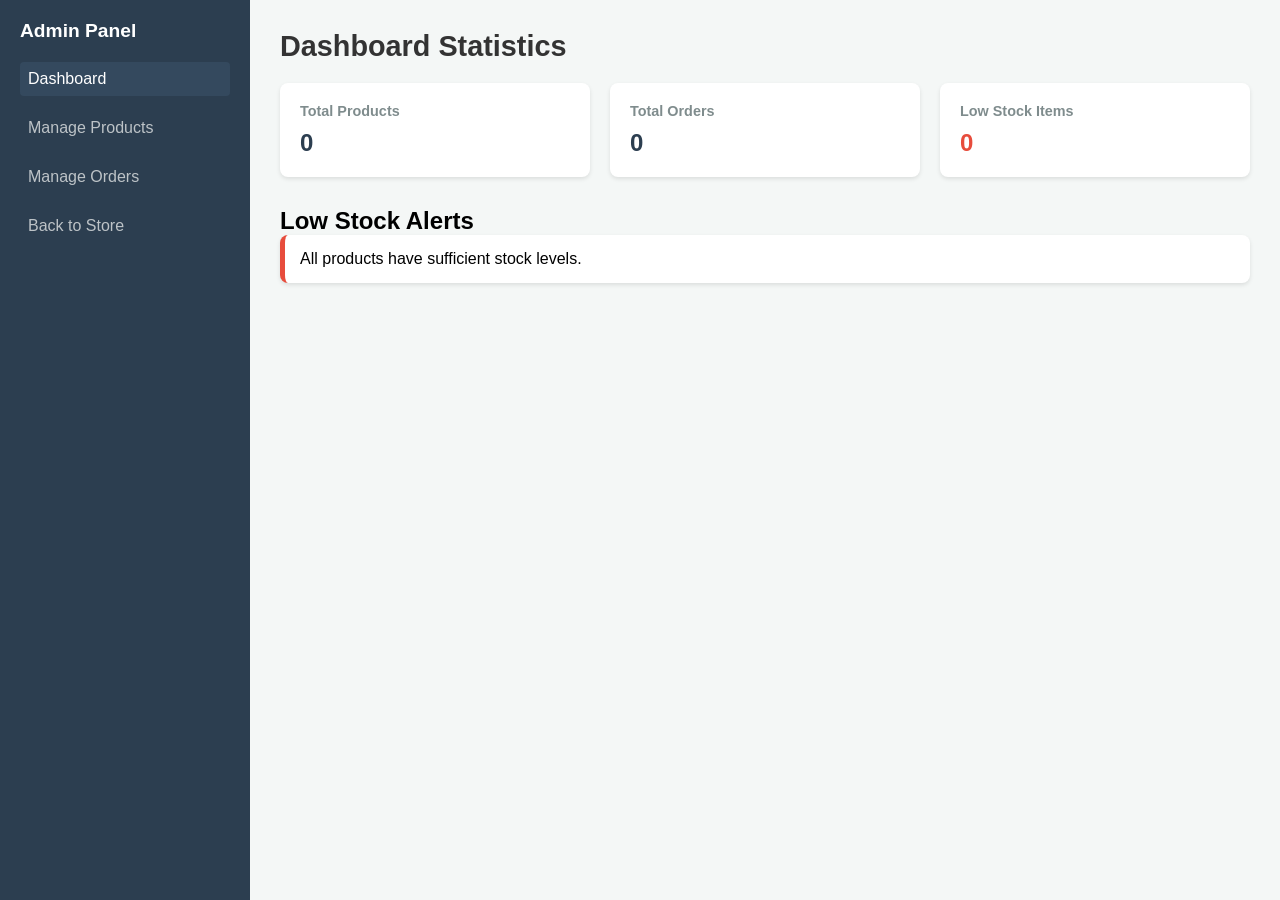
==== admin.html @ a9f64c72 "Add admin dashboard files Add Admin Dashboard and Inventory files" ====
<!DOCTYPE html>
<html lang="en">
<head>
    <meta charset="UTF-8">
    <meta name="viewport" content="width=device-width, initial-scale=1.0">
    <title>Admin Dashboard - Zenvy</title>
    <link rel="stylesheet" href="css/admin.css">
</head>
<body>
    <div class="admin-container">
        <!-- Sidebar -->
        <aside class="sidebar">
            <h2>Admin Panel</h2>
            <ul>
                <li><a href="admin.html" class="active">Dashboard</a></li>
                <li><a href="manage-products.html">Manage Products</a></li>
                <li><a href="manage-orders.html">Manage Orders</a></li>
                <li><a href="../index.html">Back to Store</a></li>
            </ul>
        </aside>

        <!-- Main Content -->
        <main class="main-content">
            <header>
                <h1>Dashboard Statistics</h1>
            </header>

            <section class="stats-grid">
                <div class="stat-card">
                    <h3>Total Products</h3>
                    <p id="total-products">0</p>
                </div>
                <div class="stat-card">
                    <h3>Total Orders</h3>
                    <p id="total-orders">0</p>
                </div>
                <div class="stat-card alert">
                    <h3>Low Stock Items</h3>
                    <p id="low-stock-count">0</p>
                </div>
            </section>

            <section class="recent-section">
                <h2>Low Stock Alerts</h2>
                <div id="low-stock-alert-list" class="alert-box">
                    <!-- Dynamic low stock warnings -->
                </div>
            </section>
        </main>
    </div>

    <script src="js/admin.js"></script>
</body>
</html>
---- css/admin.css ----
* {
    margin: 0;
    padding: 0;
    box-sizing: border-box;
    font-family: Arial, sans-serif;
}

.admin-container {
    display: flex;
    min-height: 100vh;
    background-color: #f4f7f6;
}

.sidebar {
    width: 250px;
    background-color: #2c3e50;
    color: white;
    padding: 20px;
}

.sidebar h2 {
    margin-bottom: 20px;
    font-size: 1.2rem;
}

.sidebar ul {
    list-style: none;
}

.sidebar ul li {
    margin-bottom: 15px;
}

.sidebar ul li a {
    color: #bdc3c7;
    text-decoration: none;
    display: block;
    padding: 8px;
    border-radius: 4px;
    transition: 0.3s;
}

.sidebar ul li a:hover, .sidebar ul li a.active {
    background-color: #34495e;
    color: white;
}

.main-content {
    flex: 1;
    padding: 30px;
    overflow-y: auto;
}

header h1 {
    font-size: 1.8rem;
    color: #333;
    margin-bottom: 20px;
}

.stats-grid {
    display: grid;
    grid-template-columns: repeat(auto-fit, minmax(220px, 1fr));
    gap: 20px;
    margin-bottom: 30px;
}

.stat-card {
    background: white;
    padding: 20px;
    border-radius: 8px;
    box-shadow: 0 2px 4px rgba(0,0,0,0.1);
}

.stat-card h3 {
    font-size: 0.9rem;
    color: #7f8c8d;
    margin-bottom: 10px;
}

.stat-card p {
    font-size: 1.5rem;
    font-weight: bold;
    color: #2c3e50;
}

.stat-card.alert p {
    color: #e74c3c;
}

.alert-box {
    background: white;
    padding: 15px;
    border-radius: 8px;
    border-left: 5px solid #e74c3c;
    box-shadow: 0 2px 4px rgba(0,0,0,0.1);
}

.form-section {
    background: white;
    padding: 20px;
    border-radius: 8px;
    margin-bottom: 30px;
    box-shadow: 0 2px 4px rgba(0,0,0,0.1);
}

.form-section h3 {
    margin-bottom: 15px;
    color: #333;
}

.form-group {
    margin-bottom: 15px;
}

.form-group label {
    display: block;
    margin-bottom: 5px;
    font-weight: bold;
    color: #555;
}

.form-group input, .form-group select {
    width: 100%;
    padding: 8px;
    border: 1px solid #ccc;
    border-radius: 4px;
}

.btn-primary {
    background-color: #27ae60;
    color: white;
    padding: 10px 15px;
    border: none;
    border-radius: 4px;
    cursor: pointer;
}

.btn-secondary {
    background-color: #95a5a6;
    color: white;
    padding: 10px 15px;
    border: none;
    border-radius: 4px;
    cursor: pointer;
    margin-left: 10px;
}

.table-section {
    background: white;
    padding: 20px;
    border-radius: 8px;
    box-shadow: 0 2px 4px rgba(0,0,0,0.1);
}

.table-section h2 {
    margin-bottom: 15px;
    color: #333;
}

table {
    width: 100%;
    border-collapse: collapse;
}

table th, table td {
    padding: 10px;
    text-align: left;
    border-bottom: 1px solid #ddd;
}

table img {
    width: 40px;
    height: 40px;
    object-fit: cover;
    border-radius: 4px;
}

button.edit-btn { background-color: #f39c12; color: white; border: none; padding: 5px 10px; border-radius: 3px; cursor: pointer; }
button.delete-btn { background-color: #c0392b; color: white; border: none; padding: 5px 10px; border-radius: 3px; cursor: pointer; }

@media (max-width: 768px) {
    .admin-container {
        flex-direction: column;
    }
    .sidebar {
        width: 100%;
    }
}
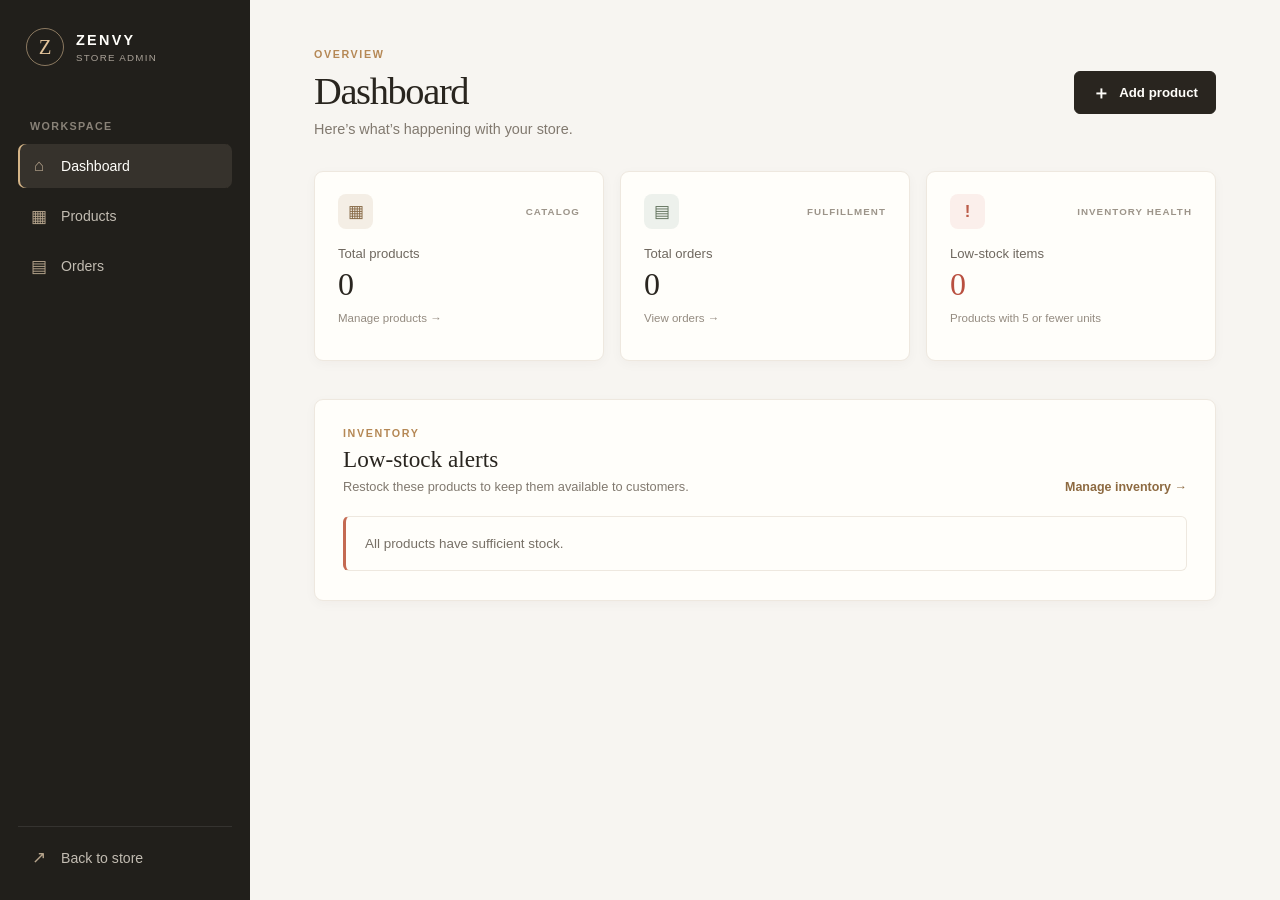
==== commit 377013a5: "updates" ====
--- a/admin.html
+++ b/admin.html
@@ -3,47 +3,85 @@
 <head>
     <meta charset="UTF-8">
     <meta name="viewport" content="width=device-width, initial-scale=1.0">
-    <title>Admin Dashboard - Zenvy</title>
+    <meta name="description" content="Zenvy store administration dashboard with sales, order, and inventory statistics.">
+    <title>Dashboard | Zenvy Admin</title>
     <link rel="stylesheet" href="css/admin.css">
 </head>
-<body>
+<body class="dashboard-page">
+    <a class="skip-link" href="#main-content">Skip to dashboard</a>
     <div class="admin-container">
-        <!-- Sidebar -->
-        <aside class="sidebar">
-            <h2>Admin Panel</h2>
-            <ul>
-                <li><a href="admin.html" class="active">Dashboard</a></li>
-                <li><a href="manage-products.html">Manage Products</a></li>
-                <li><a href="manage-orders.html">Manage Orders</a></li>
-                <li><a href="../index.html">Back to Store</a></li>
-            </ul>
+        <aside class="sidebar" aria-label="Admin navigation">
+            <a class="admin-brand" href="admin.html" aria-label="Zenvy Admin dashboard">
+                <span class="brand-mark" aria-hidden="true">Z</span>
+                <span><strong>ZENVY</strong><small>STORE ADMIN</small></span>
+            </a>
+
+            <p class="sidebar-label">Workspace</p>
+            <nav>
+                <ul>
+                    <li><a href="admin.html" class="active" aria-current="page"><span aria-hidden="true">⌂</span>Dashboard</a></li>
+                    <li><a href="manage-products.html"><span aria-hidden="true">▦</span>Products</a></li>
+                    <li><a href="manage-orders.html"><span aria-hidden="true">▤</span>Orders</a></li>
+                </ul>
+            </nav>
+
+            <a class="store-link" href="index.html"><span aria-hidden="true">↗</span>Back to store</a>
         </aside>
 
-        <!-- Main Content -->
-        <main class="main-content">
-            <header>
-                <h1>Dashboard Statistics</h1>
+        <main class="main-content" id="main-content">
+            <header class="dashboard-header">
+                <div>
+                    <p class="eyebrow">OVERVIEW</p>
+                    <h1>Dashboard</h1>
+                    <p class="page-intro">Here’s what’s happening with your store.</p>
+                </div>
+                <a class="header-action" href="manage-products.html"><span aria-hidden="true">＋</span> Add product</a>
             </header>
 
-            <section class="stats-grid">
-                <div class="stat-card">
-                    <h3>Total Products</h3>
-                    <p id="total-products">0</p>
-                </div>
-                <div class="stat-card">
-                    <h3>Total Orders</h3>
-                    <p id="total-orders">0</p>
-                </div>
-                <div class="stat-card alert">
-                    <h3>Low Stock Items</h3>
-                    <p id="low-stock-count">0</p>
-                </div>
+            <section class="stats-grid" aria-label="Store statistics">
+                <article class="stat-card">
+                    <div class="stat-card-top">
+                        <span class="stat-icon products-icon" aria-hidden="true">▦</span>
+                        <span class="stat-label">CATALOG</span>
+                    </div>
+                    <h2>Total products</h2>
+                    <p class="stat-value" id="total-products" aria-live="polite">0</p>
+                    <a href="manage-products.html">Manage products <span aria-hidden="true">→</span></a>
+                </article>
+
+                <article class="stat-card">
+                    <div class="stat-card-top">
+                        <span class="stat-icon orders-icon" aria-hidden="true">▤</span>
+                        <span class="stat-label">FULFILLMENT</span>
+                    </div>
+                    <h2>Total orders</h2>
+                    <p class="stat-value" id="total-orders" aria-live="polite">0</p>
+                    <a href="manage-orders.html">View orders <span aria-hidden="true">→</span></a>
+                </article>
+
+                <article class="stat-card low-stock-stat">
+                    <div class="stat-card-top">
+                        <span class="stat-icon stock-icon" aria-hidden="true">!</span>
+                        <span class="stat-label">INVENTORY HEALTH</span>
+                    </div>
+                    <h2>Low-stock items</h2>
+                    <p class="stat-value" id="low-stock-count" aria-live="polite">0</p>
+                    <span class="stat-caption">Products with 5 or fewer units</span>
+                </article>
             </section>
 
-            <section class="recent-section">
-                <h2>Low Stock Alerts</h2>
-                <div id="low-stock-alert-list" class="alert-box">
-                    <!-- Dynamic low stock warnings -->
+            <section class="dashboard-lower">
+                <div class="section-heading">
+                    <div>
+                        <p class="eyebrow">INVENTORY</p>
+                        <h2>Low-stock alerts</h2>
+                        <p class="section-description">Restock these products to keep them available to customers.</p>
+                    </div>
+                    <a href="manage-products.html" class="text-link">Manage inventory <span aria-hidden="true">→</span></a>
+                </div>
+
+                <div id="low-stock-alert-list" class="alert-box" aria-live="polite" aria-atomic="true">
+                    <p class="empty-state">Checking inventory…</p>
                 </div>
             </section>
         </main>
@@ -51,4 +89,4 @@
 
     <script src="js/admin.js"></script>
 </body>
-</html>+</html>
--- a/css/admin.css
+++ b/css/admin.css
@@ -185,4 +185,470 @@
     .sidebar {
         width: 100%;
     }
+}
+
+/* Dashboard */
+.dashboard-page {
+    --dashboard-ink: #29251f;
+    --dashboard-muted: #81796f;
+    --dashboard-line: #eee8df;
+    --dashboard-paper: #fffefa;
+    --dashboard-gold: #b58855;
+    background: #f7f5f1;
+    color: var(--dashboard-ink);
+}
+
+.dashboard-page .admin-container {
+    background: #f7f5f1;
+}
+
+.dashboard-page .sidebar {
+    display: flex;
+    flex-direction: column;
+    flex: 0 0 250px;
+    min-height: 100vh;
+    padding: 28px 18px 22px;
+    background: #211f1b;
+}
+
+.admin-brand {
+    display: flex;
+    align-items: center;
+    gap: 12px;
+    margin: 0 8px 54px;
+    color: #fffefa;
+    text-decoration: none;
+}
+
+.brand-mark {
+    display: grid;
+    width: 38px;
+    height: 38px;
+    place-items: center;
+    border: 1px solid rgba(226, 195, 154, .55);
+    border-radius: 50%;
+    color: #e2c39a;
+    font-family: Georgia, serif;
+    font-size: 1.3rem;
+}
+
+.admin-brand strong,
+.admin-brand small {
+    display: block;
+}
+
+.admin-brand strong {
+    font-size: .9rem;
+    letter-spacing: .16em;
+}
+
+.admin-brand small {
+    margin-top: 4px;
+    color: #a9a197;
+    font-size: .61rem;
+    letter-spacing: .13em;
+}
+
+.dashboard-page .sidebar-label {
+    margin: 0 12px 12px;
+    color: #898278;
+    font-size: .67rem;
+    font-weight: 700;
+    letter-spacing: .13em;
+    text-transform: uppercase;
+}
+
+.dashboard-page .sidebar ul {
+    display: grid;
+    gap: 6px;
+}
+
+.dashboard-page .sidebar ul li {
+    margin: 0;
+}
+
+.dashboard-page .sidebar ul li a,
+.dashboard-page .store-link {
+    display: flex;
+    align-items: center;
+    gap: 13px;
+    min-height: 44px;
+    padding: 10px 12px;
+    border-radius: 7px;
+    color: #c2bcb2;
+    font-size: .88rem;
+    text-decoration: none;
+    transition: background-color .18s ease, color .18s ease;
+}
+
+.dashboard-page .sidebar ul li a span,
+.dashboard-page .store-link span {
+    width: 18px;
+    color: #b7a58d;
+    font-size: 1.05rem;
+    text-align: center;
+}
+
+.dashboard-page .sidebar ul li a:hover,
+.dashboard-page .sidebar ul li a.active {
+    background: #36322c;
+    color: #fffefa;
+}
+
+.dashboard-page .sidebar ul li a.active {
+    box-shadow: inset 2px 0 #d5b487;
+}
+
+.dashboard-page .store-link {
+    margin: auto 0 0;
+    border-top: 1px solid rgba(255, 255, 255, .09);
+    border-radius: 0;
+    padding-top: 20px;
+}
+
+.dashboard-page .store-link:hover {
+    color: #fffefa;
+}
+
+.dashboard-page .main-content {
+    width: min(100%, 1440px);
+    margin: 0 auto;
+    padding: 48px clamp(24px, 5vw, 72px);
+}
+
+.skip-link {
+    position: absolute;
+    z-index: 10;
+    top: 10px;
+    left: 10px;
+    padding: 10px 14px;
+    transform: translateY(-150%);
+    border-radius: 4px;
+    background: #211f1b;
+    color: white;
+}
+
+.skip-link:focus {
+    transform: translateY(0);
+}
+
+.dashboard-header {
+    display: flex;
+    align-items: center;
+    justify-content: space-between;
+    gap: 20px;
+    margin-bottom: 34px;
+}
+
+.dashboard-page .eyebrow {
+    margin-bottom: 9px;
+    color: var(--dashboard-gold);
+    font-size: .67rem;
+    font-weight: 700;
+    letter-spacing: .15em;
+}
+
+.dashboard-header h1 {
+    margin: 0;
+    color: var(--dashboard-ink);
+    font-family: Georgia, serif;
+    font-size: clamp(2rem, 3vw, 2.55rem);
+    font-weight: 500;
+    letter-spacing: -.035em;
+}
+
+.page-intro,
+.section-description {
+    margin-top: 8px;
+    color: var(--dashboard-muted);
+    font-size: .9rem;
+}
+
+.header-action {
+    display: inline-flex;
+    align-items: center;
+    gap: 9px;
+    min-height: 43px;
+    padding: 0 17px;
+    border: 1px solid #29251f;
+    border-radius: 6px;
+    background: #29251f;
+    color: #fffefa;
+    font-size: .83rem;
+    font-weight: 600;
+    text-decoration: none;
+    transition: background-color .18s ease, border-color .18s ease;
+}
+
+.header-action:hover {
+    border-color: #514638;
+    background: #514638;
+}
+
+.header-action span {
+    font-size: 1.15rem;
+}
+
+.dashboard-page .stats-grid {
+    grid-template-columns: repeat(3, minmax(0, 1fr));
+    gap: 16px;
+    margin-bottom: 38px;
+}
+
+.dashboard-page .stat-card {
+    min-height: 190px;
+    padding: 22px 23px;
+    border: 1px solid var(--dashboard-line);
+    border-radius: 9px;
+    background: var(--dashboard-paper);
+    box-shadow: 0 3px 12px rgba(49, 39, 25, .035);
+}
+
+.stat-card-top {
+    display: flex;
+    align-items: center;
+    justify-content: space-between;
+}
+
+.stat-icon {
+    display: grid;
+    width: 35px;
+    height: 35px;
+    place-items: center;
+    border-radius: 8px;
+    background: #f4eee5;
+    color: #876a47;
+    font-size: 1.05rem;
+}
+
+.orders-icon {
+    background: #edf1ec;
+    color: #62735d;
+}
+
+.stock-icon {
+    background: #fbefeb;
+    color: #bb5c49;
+    font-weight: 700;
+}
+
+.stat-label {
+    color: #9c9489;
+    font-size: .61rem;
+    font-weight: 700;
+    letter-spacing: .11em;
+}
+
+.dashboard-page .stat-card h2 {
+    margin: 17px 0 3px;
+    color: #6f685f;
+    font-size: .82rem;
+    font-weight: 500;
+}
+
+.dashboard-page .stat-card .stat-value {
+    margin: 0;
+    color: var(--dashboard-ink);
+    font-family: Georgia, serif;
+    font-size: 2rem;
+    font-weight: 500;
+    line-height: 1.25;
+}
+
+.dashboard-page .low-stock-stat .stat-value {
+    color: #b94f3f;
+}
+
+.dashboard-page .stat-card > a,
+.stat-caption {
+    display: inline-block;
+    margin-top: 8px;
+    color: #948b80;
+    font-size: .72rem;
+    text-decoration: none;
+}
+
+.dashboard-page .stat-card > a:hover,
+.dashboard-page .text-link:hover {
+    color: #765a39;
+}
+
+.dashboard-lower {
+    padding: 27px 28px 29px;
+    border: 1px solid var(--dashboard-line);
+    border-radius: 9px;
+    background: var(--dashboard-paper);
+    box-shadow: 0 3px 12px rgba(49, 39, 25, .035);
+}
+
+.section-heading {
+    display: flex;
+    align-items: flex-end;
+    justify-content: space-between;
+    gap: 20px;
+    margin-bottom: 22px;
+}
+
+.section-heading h2 {
+    margin: 0;
+    color: var(--dashboard-ink);
+    font-family: Georgia, serif;
+    font-size: 1.45rem;
+    font-weight: 500;
+}
+
+.section-heading .eyebrow {
+    margin-bottom: 7px;
+}
+
+.dashboard-page .section-description {
+    margin-top: 6px;
+    font-size: .8rem;
+}
+
+.dashboard-page .text-link {
+    flex: 0 0 auto;
+    color: #8d6a41;
+    font-size: .78rem;
+    font-weight: 600;
+    text-decoration: none;
+}
+
+.dashboard-page .alert-box {
+    padding: 0;
+    overflow: hidden;
+    border: 1px solid #eee8df;
+    border-left: 3px solid #c46a52;
+    border-radius: 6px;
+    background: #fffefa;
+    box-shadow: none;
+}
+
+.alert-list {
+    list-style: none;
+}
+
+.alert-list li {
+    display: flex;
+    align-items: center;
+    justify-content: space-between;
+    gap: 18px;
+    padding: 15px 18px;
+}
+
+.alert-list li + li {
+    border-top: 1px solid #f0ece6;
+}
+
+.alert-product {
+    color: #3c3731;
+    font-size: .85rem;
+    font-weight: 600;
+}
+
+.alert-stock {
+    flex: 0 0 auto;
+    padding: 5px 9px;
+    border-radius: 20px;
+    background: #fbefeb;
+    color: #a54838;
+    font-size: .72rem;
+    font-weight: 700;
+}
+
+.empty-state {
+    padding: 19px;
+    color: #777066;
+    font-size: .84rem;
+}
+
+@media (max-width: 900px) {
+    .dashboard-page .sidebar {
+        flex-basis: 210px;
+    }
+
+    .dashboard-page .main-content {
+        padding: 38px 28px;
+    }
+
+    .dashboard-page .stats-grid {
+        grid-template-columns: repeat(2, minmax(0, 1fr));
+    }
+}
+
+@media (max-width: 600px) {
+    .dashboard-page .admin-container {
+        flex-direction: column;
+    }
+
+    .dashboard-page .sidebar {
+        min-height: 0;
+        padding: 16px;
+    }
+
+    .admin-brand {
+        margin: 0 5px 18px;
+    }
+
+    .dashboard-page .sidebar-label,
+    .dashboard-page .store-link {
+        display: none;
+    }
+
+    .dashboard-page .sidebar ul {
+        grid-template-columns: repeat(3, minmax(0, 1fr));
+    }
+
+    .dashboard-page .sidebar ul li a {
+        justify-content: center;
+        gap: 7px;
+        padding: 9px 5px;
+        font-size: .76rem;
+    }
+
+    .dashboard-page .main-content {
+        padding: 30px 18px;
+    }
+
+    .dashboard-header {
+        align-items: flex-start;
+        margin-bottom: 25px;
+    }
+
+    .header-action {
+        min-height: 39px;
+        padding: 0 11px;
+        font-size: .75rem;
+        white-space: nowrap;
+    }
+
+    .dashboard-page .stats-grid {
+        grid-template-columns: 1fr;
+        gap: 11px;
+        margin-bottom: 25px;
+    }
+
+    .dashboard-page .stat-card {
+        min-height: 0;
+        padding: 17px 19px;
+    }
+
+    .dashboard-lower {
+        padding: 21px 17px;
+    }
+
+    .section-heading {
+        align-items: flex-start;
+        flex-direction: column;
+        gap: 10px;
+    }
+}
+
+@media (prefers-reduced-motion: reduce) {
+    .dashboard-page *,
+    .dashboard-page *::before,
+    .dashboard-page *::after {
+        scroll-behavior: auto !important;
+        transition-duration: .01ms !important;
+    }
 }
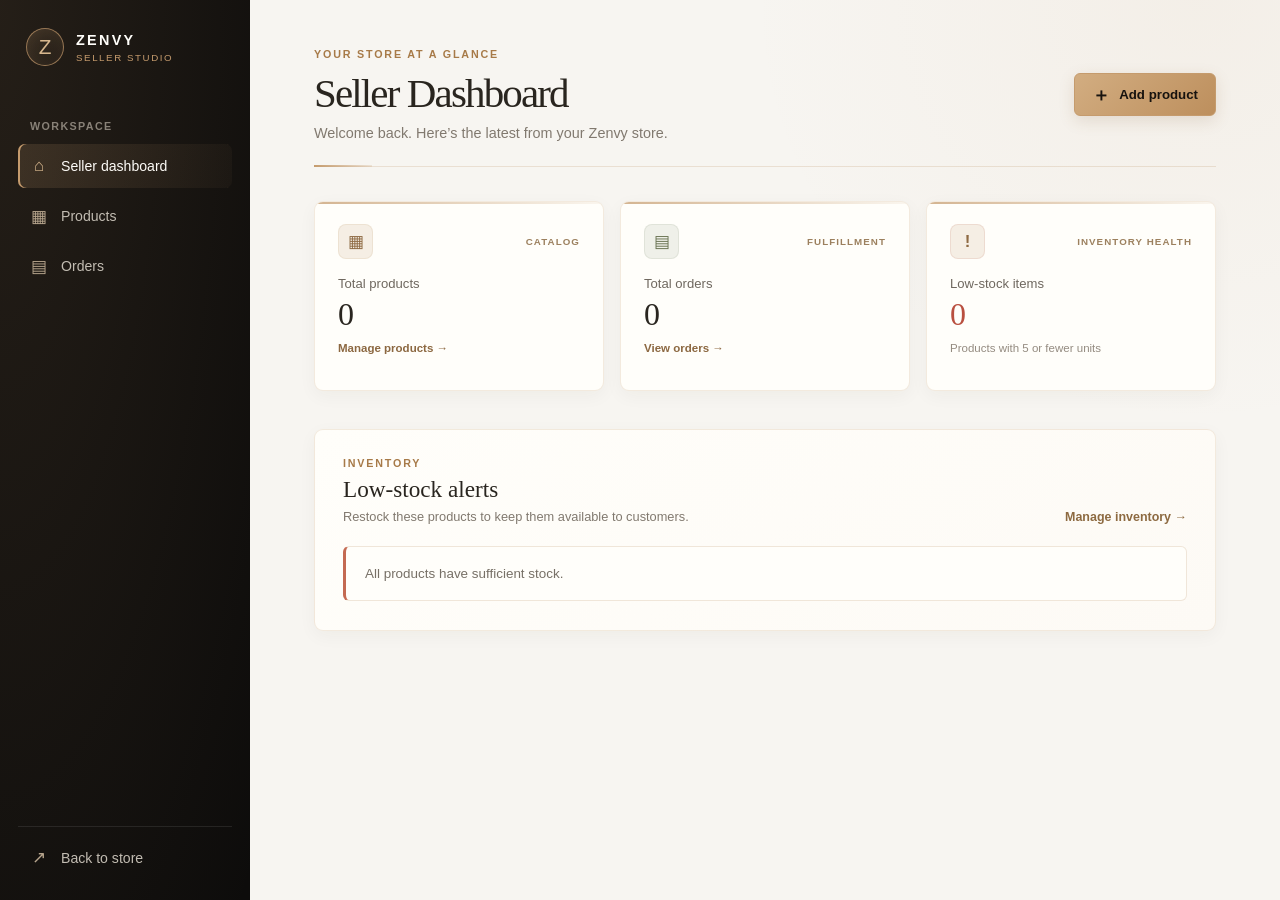
==== commit 4faa85e1: "add styles" ====
--- a/admin.html
+++ b/admin.html
@@ -3,23 +3,23 @@
 <head>
     <meta charset="UTF-8">
     <meta name="viewport" content="width=device-width, initial-scale=1.0">
-    <meta name="description" content="Zenvy store administration dashboard with sales, order, and inventory statistics.">
-    <title>Dashboard | Zenvy Admin</title>
+    <meta name="description" content="Zenvy seller dashboard with product, order, and inventory insights.">
+    <title>Seller Dashboard | Zenvy</title>
     <link rel="stylesheet" href="css/admin.css">
 </head>
 <body class="dashboard-page">
     <a class="skip-link" href="#main-content">Skip to dashboard</a>
     <div class="admin-container">
-        <aside class="sidebar" aria-label="Admin navigation">
-            <a class="admin-brand" href="admin.html" aria-label="Zenvy Admin dashboard">
+        <aside class="sidebar" aria-label="Seller navigation">
+            <a class="admin-brand" href="admin.html" aria-label="Zenvy Seller Dashboard">
                 <span class="brand-mark" aria-hidden="true">Z</span>
-                <span><strong>ZENVY</strong><small>STORE ADMIN</small></span>
+                <span><strong>ZENVY</strong><small>SELLER STUDIO</small></span>
             </a>
 
             <p class="sidebar-label">Workspace</p>
             <nav>
                 <ul>
-                    <li><a href="admin.html" class="active" aria-current="page"><span aria-hidden="true">⌂</span>Dashboard</a></li>
+                    <li><a href="admin.html" class="active" aria-current="page"><span aria-hidden="true">⌂</span>Seller dashboard</a></li>
                     <li><a href="manage-products.html"><span aria-hidden="true">▦</span>Products</a></li>
                     <li><a href="manage-orders.html"><span aria-hidden="true">▤</span>Orders</a></li>
                 </ul>
@@ -31,9 +31,9 @@
         <main class="main-content" id="main-content">
             <header class="dashboard-header">
                 <div>
-                    <p class="eyebrow">OVERVIEW</p>
-                    <h1>Dashboard</h1>
-                    <p class="page-intro">Here’s what’s happening with your store.</p>
+                    <p class="eyebrow">YOUR STORE AT A GLANCE</p>
+                    <h1>Seller Dashboard</h1>
+                    <p class="page-intro">Welcome back. Here’s the latest from your Zenvy store.</p>
                 </div>
                 <a class="header-action" href="manage-products.html"><span aria-hidden="true">＋</span> Add product</a>
             </header>
--- a/css/admin.css
+++ b/css/admin.css
@@ -651,4 +651,453 @@
         scroll-behavior: auto !important;
         transition-duration: .01ms !important;
     }
+}
+
+/* Seller dashboard theme polish */
+.dashboard-page,
+.dashboard-page * {
+    font-family: "Plus Jakarta Sans", "Segoe UI", Arial, sans-serif;
+}
+
+.dashboard-page {
+    background:
+        radial-gradient(ellipse at 86% 2%, rgba(197, 155, 109, .11), transparent 32rem),
+        #f7f5f1;
+}
+
+.dashboard-page .main-content {
+    background:
+        radial-gradient(ellipse at 92% 0, rgba(197, 155, 109, .07), transparent 28rem);
+}
+
+.dashboard-page .sidebar {
+    background:
+        radial-gradient(ellipse at 0 0, rgba(197, 155, 109, .13), transparent 22rem),
+        #0d0c0b;
+}
+
+.dashboard-page .brand-mark {
+    border-color: rgba(197, 155, 109, .7);
+    background: linear-gradient(145deg, rgba(197, 155, 109, .16), rgba(197, 155, 109, .02));
+    color: #d7b78e;
+    box-shadow: inset 0 0 14px rgba(197, 155, 109, .08);
+}
+
+.dashboard-page .admin-brand small {
+    color: #c59b6d;
+    letter-spacing: .16em;
+}
+
+.dashboard-page .sidebar ul li a.active {
+    background: linear-gradient(100deg, rgba(197, 155, 109, .17), rgba(197, 155, 109, .045));
+    box-shadow: inset 2px 0 #c59b6d;
+    color: #fdfbf7;
+}
+
+.dashboard-page .sidebar ul li a.active span {
+    color: #d7b78e;
+}
+
+.dashboard-page .dashboard-header {
+    position: relative;
+    padding-bottom: 25px;
+    border-bottom: 1px solid rgba(181, 136, 85, .2);
+}
+
+.dashboard-page .dashboard-header::after {
+    position: absolute;
+    bottom: -1px;
+    left: 0;
+    width: 58px;
+    height: 2px;
+    background: linear-gradient(90deg, #c59b6d, rgba(197, 155, 109, .2));
+    content: "";
+}
+
+.dashboard-page .dashboard-header h1,
+.dashboard-page .section-heading h2 {
+    font-family: "Playfair Display", Georgia, serif;
+}
+
+.dashboard-page .dashboard-header h1 {
+    font-size: clamp(2.15rem, 3.2vw, 2.8rem);
+    letter-spacing: -.045em;
+}
+
+.dashboard-page .eyebrow {
+    color: #a77a48;
+    letter-spacing: .17em;
+}
+
+.dashboard-page .header-action {
+    border-color: #c59b6d;
+    background: linear-gradient(135deg, #d2ad81, #bd8f5d);
+    color: #17130f;
+    box-shadow: 0 5px 16px rgba(129, 89, 49, .15);
+}
+
+.dashboard-page .header-action:hover {
+    border-color: #b38859;
+    background: linear-gradient(135deg, #ddbd96, #c59b6d);
+    box-shadow: 0 7px 19px rgba(129, 89, 49, .2);
+}
+
+.dashboard-page .stat-card,
+.dashboard-page .dashboard-lower {
+    border-color: rgba(181, 136, 85, .17);
+    box-shadow: 0 5px 18px rgba(49, 39, 25, .045);
+}
+
+.dashboard-page .stat-card {
+    position: relative;
+    overflow: hidden;
+    transition: transform .2s ease, box-shadow .2s ease, border-color .2s ease;
+}
+
+.dashboard-page .stat-card::before {
+    position: absolute;
+    top: 0;
+    right: 0;
+    left: 0;
+    height: 2px;
+    background: linear-gradient(90deg, rgba(197, 155, 109, .75), rgba(197, 155, 109, .08));
+    content: "";
+}
+
+.dashboard-page .stat-card:hover {
+    transform: translateY(-3px);
+    border-color: rgba(181, 136, 85, .36);
+    box-shadow: 0 10px 24px rgba(49, 39, 25, .08);
+}
+
+.dashboard-page .stat-icon {
+    border: 1px solid rgba(181, 136, 85, .12);
+    background: #f5eee4;
+    color: #8e6a43;
+}
+
+.dashboard-page .orders-icon {
+    border-color: rgba(115, 128, 99, .12);
+    background: #eff0e9;
+    color: #687251;
+}
+
+.dashboard-page .stock-icon {
+    border-color: rgba(187, 92, 73, .13);
+}
+
+.dashboard-page .stat-label {
+    color: #9c805e;
+}
+
+.dashboard-page .stat-card > a {
+    color: #8c6841;
+    font-weight: 600;
+}
+
+.dashboard-page .dashboard-lower {
+    background: linear-gradient(145deg, #fffefa, #fdfaf5);
+}
+
+.dashboard-page .alert-box {
+    border-color: rgba(181, 136, 85, .2);
+    border-left-color: #c46a52;
+}
+
+.dashboard-page .alert-list li {
+    transition: background-color .18s ease;
+}
+
+.dashboard-page .alert-list li:hover {
+    background: #fdfaf5;
+}
+
+.dashboard-page a:focus-visible {
+    outline: 2px solid #b58855;
+    outline-offset: 3px;
+}
+
+@media (prefers-reduced-motion: reduce) {
+    .dashboard-page .stat-card {
+        transition: none;
+    }
+
+    .dashboard-page .stat-card:hover {
+        transform: none;
+    }
+}
+
+/* Product and order management */
+.admin-subpage .dashboard-header {
+    margin-bottom: 30px;
+}
+
+.admin-subpage .form-section,
+.admin-subpage .table-section {
+    margin-bottom: 22px;
+    padding: 26px 28px;
+    border: 1px solid var(--dashboard-line);
+    border-radius: 9px;
+    background: var(--dashboard-paper);
+    box-shadow: 0 3px 12px rgba(49, 39, 25, .035);
+}
+
+.admin-subpage .section-heading {
+    align-items: flex-end;
+    margin-bottom: 20px;
+}
+
+.admin-subpage .section-heading h2 {
+    font-size: 1.35rem;
+}
+
+.admin-subpage .product-form-grid {
+    display: grid;
+    grid-template-columns: repeat(4, minmax(0, 1fr));
+    gap: 0 16px;
+}
+
+.admin-subpage .form-group {
+    min-width: 0;
+    margin-bottom: 17px;
+}
+
+.admin-subpage .form-group label {
+    margin-bottom: 7px;
+    color: #514a42;
+    font-size: .77rem;
+    font-weight: 600;
+}
+
+.admin-subpage .form-group input,
+.admin-subpage .form-group select,
+.admin-subpage .table-section select {
+    min-height: 42px;
+    padding: 9px 11px;
+    border: 1px solid #e2dcd3;
+    border-radius: 5px;
+    background: #fffefa;
+    color: #39342d;
+    font-size: .82rem;
+}
+
+.admin-subpage .form-group input:focus,
+.admin-subpage .form-group select:focus,
+.admin-subpage .table-section select:focus {
+    outline: 2px solid rgba(181, 136, 85, .3);
+    border-color: #b58855;
+}
+
+.admin-subpage .product-image-field {
+    grid-column: span 2;
+}
+
+.form-actions {
+    display: flex;
+    align-items: center;
+    flex-wrap: wrap;
+    gap: 9px;
+}
+
+.admin-subpage .btn-primary,
+.admin-subpage .btn-secondary,
+.admin-subpage .edit-btn,
+.admin-subpage .delete-btn {
+    min-height: 37px;
+    padding: 8px 13px;
+    border: 1px solid transparent;
+    border-radius: 5px;
+    font-size: .76rem;
+    font-weight: 600;
+    cursor: pointer;
+    transition: background-color .18s ease, border-color .18s ease;
+}
+
+.admin-subpage .btn-primary {
+    background: #29251f;
+    color: #fffefa;
+}
+
+.admin-subpage .btn-primary:hover {
+    background: #514638;
+}
+
+.admin-subpage .btn-secondary {
+    margin-left: 0;
+    background: #f2eee8;
+    color: #514a42;
+}
+
+.admin-subpage .btn-secondary:hover {
+    background: #e7dfd4;
+}
+
+.form-status {
+    min-height: 1.2em;
+    margin: 0;
+    color: #5f7659;
+    font-size: .76rem;
+}
+
+.form-status.is-error {
+    color: #a54838;
+}
+
+.table-count {
+    margin: 0;
+    color: #8d857a;
+    font-size: .77rem;
+}
+
+.table-wrap {
+    width: 100%;
+    overflow-x: auto;
+}
+
+.admin-subpage .table-section table {
+    min-width: 670px;
+    color: #484139;
+    font-size: .81rem;
+}
+
+.admin-subpage .table-section th {
+    padding: 12px 13px;
+    background: #f7f5f1;
+    color: #82796e;
+    font-size: .65rem;
+    font-weight: 700;
+    letter-spacing: .08em;
+    text-transform: uppercase;
+}
+
+.admin-subpage .table-section td {
+    padding: 12px 13px;
+    border-bottom-color: #f0ece6;
+}
+
+.admin-subpage .product-cell {
+    display: flex;
+    align-items: center;
+    gap: 11px;
+    min-width: 200px;
+}
+
+.product-thumbnail {
+    width: 42px;
+    height: 42px;
+    flex: 0 0 42px;
+    border: 1px solid #eee8df;
+    border-radius: 5px;
+    background: #f7f5f1;
+    object-fit: cover;
+}
+
+.product-name-cell {
+    color: #39342d;
+    font-weight: 600;
+}
+
+.stock-cell.is-low {
+    color: #a54838;
+    font-weight: 700;
+}
+
+.table-actions {
+    display: flex;
+    gap: 6px;
+}
+
+.admin-subpage .edit-btn {
+    border-color: #e9deca;
+    background: #f7f1e7;
+    color: #795e3e;
+}
+
+.admin-subpage .edit-btn:hover {
+    background: #eee3d2;
+}
+
+.admin-subpage .delete-btn {
+    border-color: #f0d9d4;
+    background: #fbefeb;
+    color: #a54838;
+}
+
+.admin-subpage .delete-btn:hover {
+    background: #f5dfd9;
+}
+
+.admin-subpage .empty-state {
+    padding: 20px 14px;
+}
+
+.admin-subpage .order-summary-grid {
+    display: grid;
+    grid-template-columns: repeat(2, minmax(0, 1fr));
+    gap: 16px;
+    margin-bottom: 24px;
+}
+
+.admin-subpage .order-summary-grid .stat-card {
+    min-height: 154px;
+}
+
+.admin-subpage .order-summary-grid .stat-card h2 {
+    margin-top: 13px;
+}
+
+.admin-subpage .revenue-card .stat-value {
+    font-size: clamp(1.45rem, 3vw, 2rem);
+}
+
+.admin-subpage .orders-table-section select {
+    width: 100%;
+    min-width: 190px;
+    min-height: 36px;
+}
+
+.admin-subpage .orders-table-section td:first-child strong {
+    color: #39342d;
+    font-size: .77rem;
+}
+
+.admin-subpage button:focus-visible,
+.admin-subpage a:focus-visible,
+.admin-subpage select:focus-visible {
+    outline: 2px solid #9a7349;
+    outline-offset: 3px;
+}
+
+@media (max-width: 900px) {
+    .admin-subpage .product-form-grid {
+        grid-template-columns: repeat(2, minmax(0, 1fr));
+    }
+}
+
+@media (max-width: 600px) {
+    .admin-subpage .dashboard-header {
+        align-items: flex-start;
+    }
+
+    .admin-subpage .form-section,
+    .admin-subpage .table-section {
+        padding: 20px 16px;
+    }
+
+    .admin-subpage .product-form-grid {
+        grid-template-columns: 1fr;
+    }
+
+    .admin-subpage .product-image-field {
+        grid-column: auto;
+    }
+
+    .admin-subpage .order-summary-grid {
+        grid-template-columns: 1fr;
+        gap: 10px;
+    }
+
+    .admin-subpage .order-summary-grid .stat-card {
+        min-height: 0;
+    }
 }
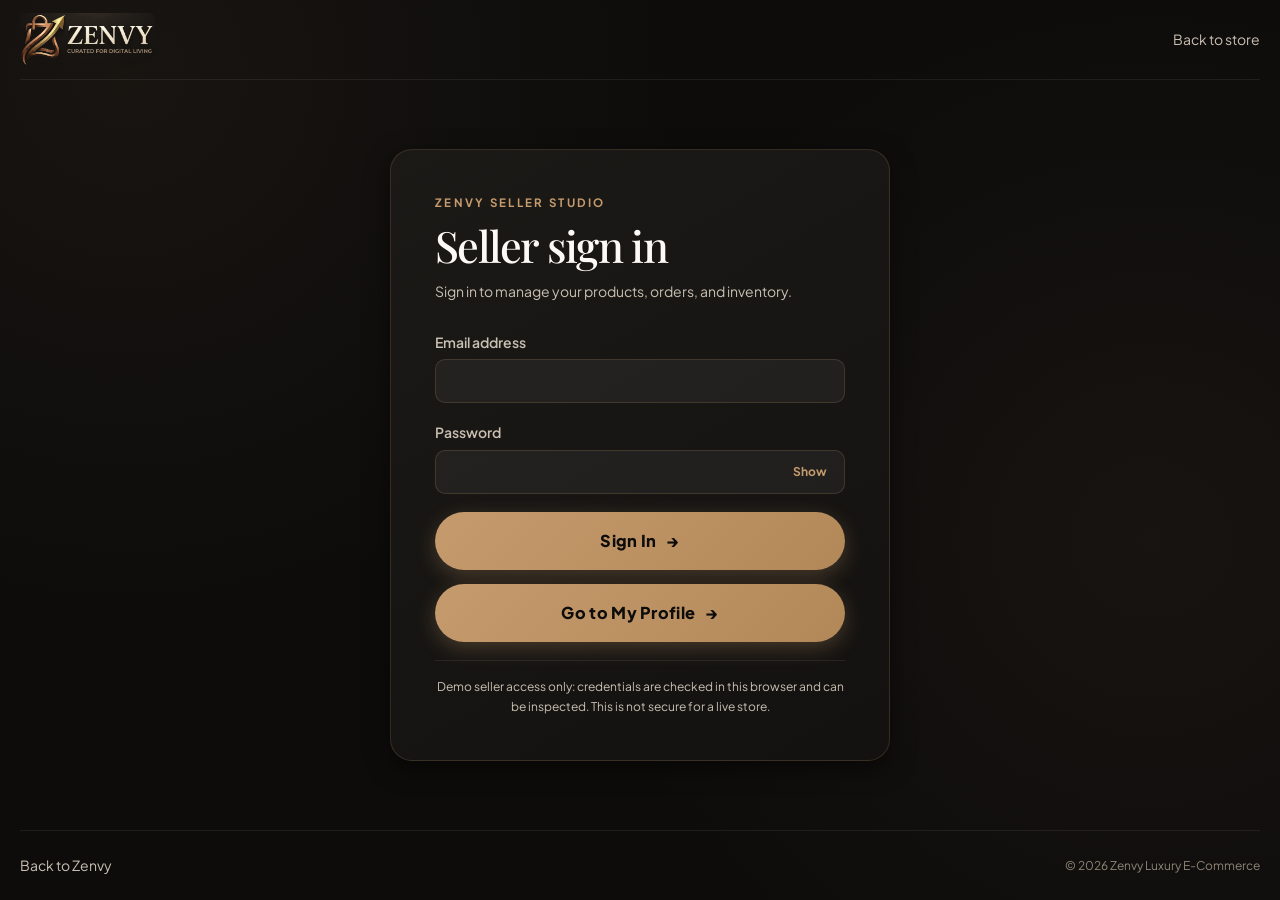
==== commit 3dc95290: "edit login page" ====
--- a/admin.html
+++ b/admin.html
@@ -6,6 +6,7 @@
     <meta name="description" content="Zenvy seller dashboard with product, order, and inventory insights.">
     <title>Seller Dashboard | Zenvy</title>
     <link rel="stylesheet" href="css/admin.css">
+    <script src="js/seller-auth.js"></script>
 </head>
 <body class="dashboard-page">
     <a class="skip-link" href="#main-content">Skip to dashboard</a>
--- a/css/admin.css
+++ b/css/admin.css
@@ -308,6 +308,34 @@
 
 .dashboard-page .store-link:hover {
     color: #fffefa;
+}
+
+.seller-signout-link {
+    display: flex;
+    align-items: center;
+    width: 100%;
+    min-height: 42px;
+    margin-top: auto;
+    padding: 10px 12px;
+    border: 0;
+    border-top: 1px solid rgba(255, 255, 255, .09);
+    background: transparent;
+    color: #c2bcb2;
+    font: inherit;
+    font-size: .82rem;
+    text-align: left;
+    cursor: pointer;
+    transition: color .18s ease;
+}
+
+.seller-signout-link:hover {
+    color: #d7b78e;
+}
+
+.seller-signout-link + .store-link {
+    margin-top: 0;
+    border-top: 0;
+    padding-top: 10px;
 }
 
 .dashboard-page .main-content {
@@ -595,6 +623,16 @@
         display: none;
     }
 
+    .seller-signout-link {
+        display: block;
+        width: auto;
+        min-height: 36px;
+        margin: 12px 0 0;
+        padding: 7px 12px 0;
+        border-top: 1px solid rgba(255, 255, 255, .09);
+        text-align: center;
+    }
+
     .dashboard-page .sidebar ul {
         grid-template-columns: repeat(3, minmax(0, 1fr));
     }
@@ -662,7 +700,13 @@
 .dashboard-page {
     background:
         radial-gradient(ellipse at 86% 2%, rgba(197, 155, 109, .11), transparent 32rem),
-        #f7f5f1;
+        #f1ede6;
+}
+
+.dashboard-page .admin-container {
+    background:
+        radial-gradient(ellipse at 86% 2%, rgba(197, 155, 109, .11), transparent 32rem),
+        #f1ede6;
 }
 
 .dashboard-page .main-content {
@@ -1068,6 +1112,10 @@
     outline-offset: 3px;
 }
 
+.admin-subpage .seller-signout-link {
+    color: #c2bcb2;
+}
+
 @media (max-width: 900px) {
     .admin-subpage .product-form-grid {
         grid-template-columns: repeat(2, minmax(0, 1fr));
